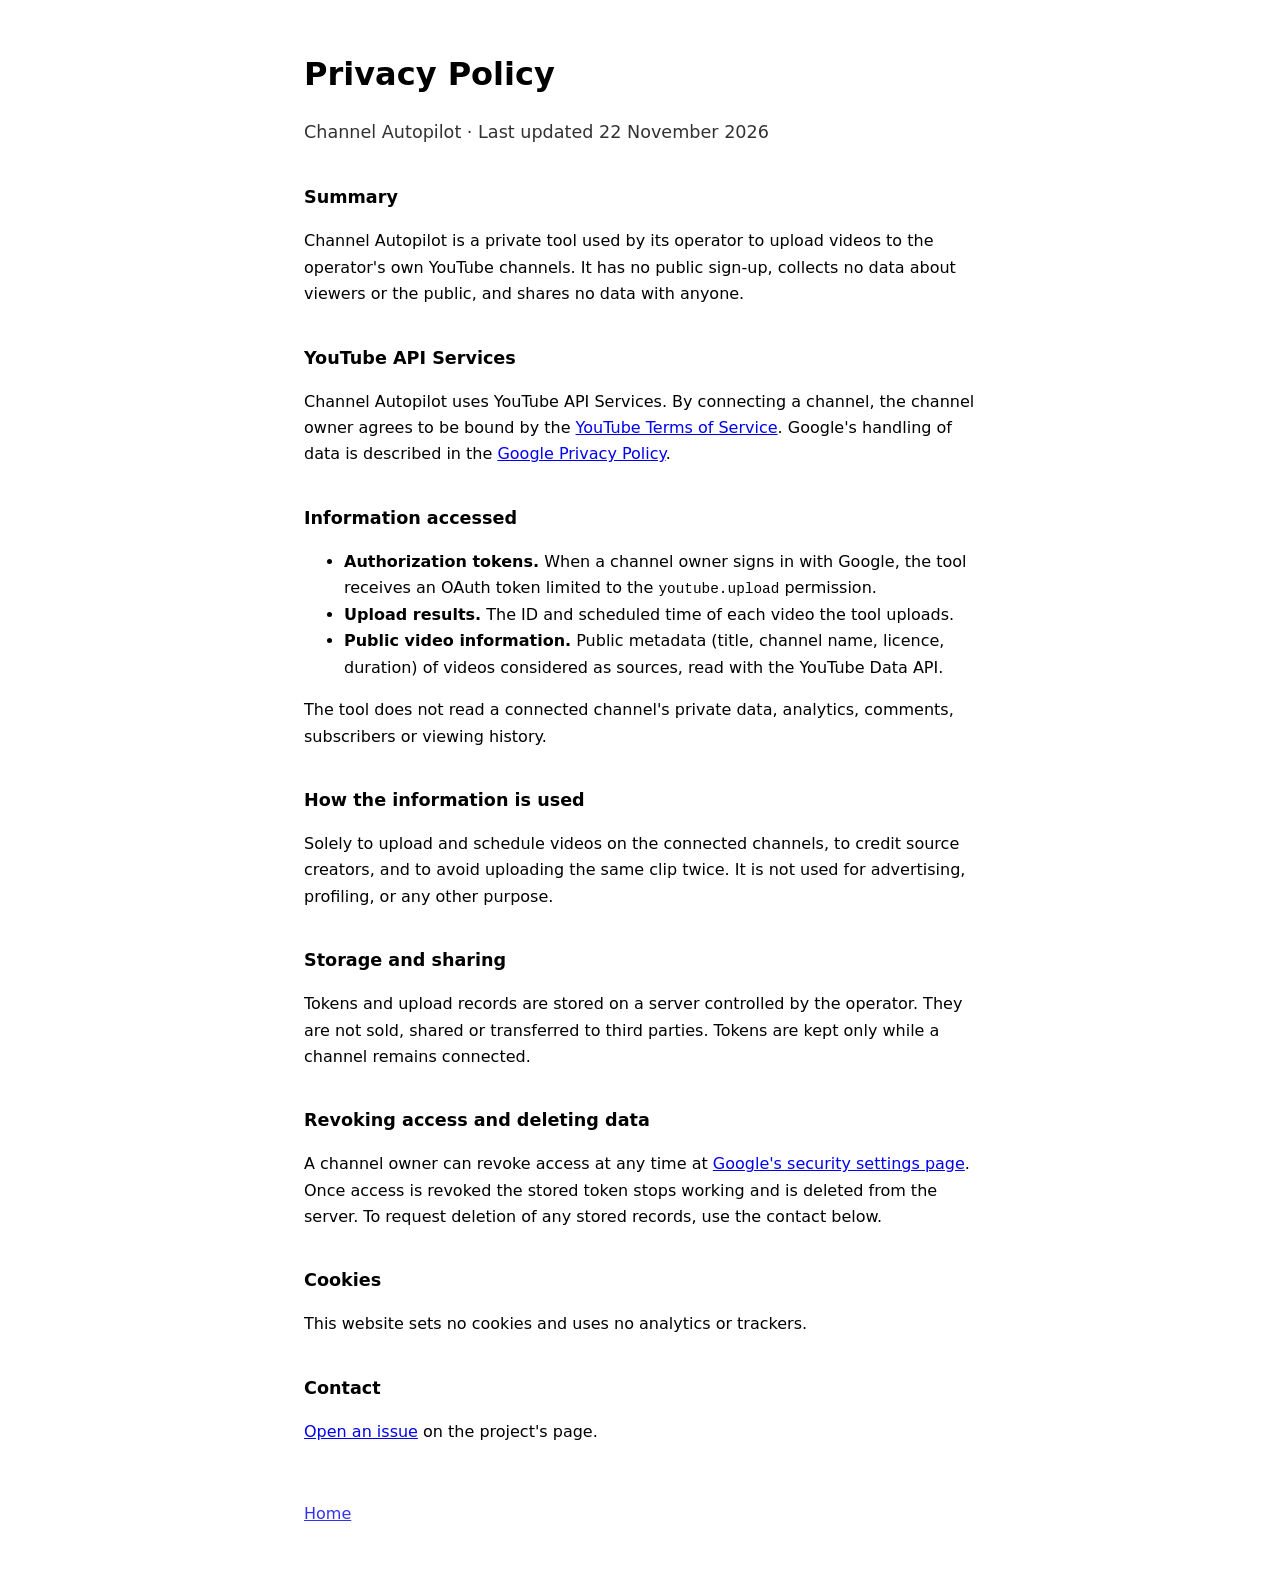
==== privacy.html @ 2a4c9c15 "docs: add homepage and privacy policy for Channel Autopilot" ====
<!doctype html>
<html lang="en">
<head>
<meta charset="utf-8">
<meta name="viewport" content="width=device-width, initial-scale=1">
<title>Privacy Policy - Channel Autopilot</title>
<link rel="stylesheet" href="style.css">
</head>
<body>
<main>
  <h1>Privacy Policy</h1>
  <p class="lead">Channel Autopilot &middot; Last updated 22 November 2026</p>

  <h2>Summary</h2>
  <p>Channel Autopilot is a private tool used by its operator to upload videos to the operator's own YouTube channels. It has no public sign-up, collects no data about viewers or the public, and shares no data with anyone.</p>

  <h2>YouTube API Services</h2>
  <p>Channel Autopilot uses YouTube API Services. By connecting a channel, the channel owner agrees to be bound by the <a href="https://www.youtube.com/t/terms">YouTube Terms of Service</a>. Google's handling of data is described in the <a href="https://policies.google.com/privacy">Google Privacy Policy</a>.</p>

  <h2>Information accessed</h2>
  <ul>
    <li><strong>Authorization tokens.</strong> When a channel owner signs in with Google, the tool receives an OAuth token limited to the <code>youtube.upload</code> permission.</li>
    <li><strong>Upload results.</strong> The ID and scheduled time of each video the tool uploads.</li>
    <li><strong>Public video information.</strong> Public metadata (title, channel name, licence, duration) of videos considered as sources, read with the YouTube Data API.</li>
  </ul>
  <p>The tool does not read a connected channel's private data, analytics, comments, subscribers or viewing history.</p>

  <h2>How the information is used</h2>
  <p>Solely to upload and schedule videos on the connected channels, to credit source creators, and to avoid uploading the same clip twice. It is not used for advertising, profiling, or any other purpose.</p>

  <h2>Storage and sharing</h2>
  <p>Tokens and upload records are stored on a server controlled by the operator. They are not sold, shared or transferred to third parties. Tokens are kept only while a channel remains connected.</p>

  <h2>Revoking access and deleting data</h2>
  <p>A channel owner can revoke access at any time at <a href="https://security.google.com/settings/security/permissions">Google's security settings page</a>. Once access is revoked the stored token stops working and is deleted from the server. To request deletion of any stored records, use the contact below.</p>

  <h2>Cookies</h2>
  <p>This website sets no cookies and uses no analytics or trackers.</p>

  <h2>Contact</h2>
  <p><a href="https://github.com/Viprasol/channel-autopilot-site/issues">Open an issue</a> on the project's page.</p>
</main>
<footer><a href="index.html">Home</a></footer>
</body>
</html>
---- style.css ----
:root { color-scheme: light dark; }
body { margin: 0; font: 16px/1.65 system-ui, -apple-system, "Segoe UI", sans-serif; }
main, footer { max-width: 42rem; margin: 0 auto; padding: 0 1.25rem; }
main { padding-top: 3rem; }
h1 { font-size: 2rem; margin: 0 0 .5rem; }
h2 { font-size: 1.1rem; margin: 2.25rem 0 .5rem; }
.lead { font-size: 1.1rem; opacity: .8; }
code { font-size: .9em; }
footer { padding: 2.5rem 1.25rem 3rem; opacity: .8; }
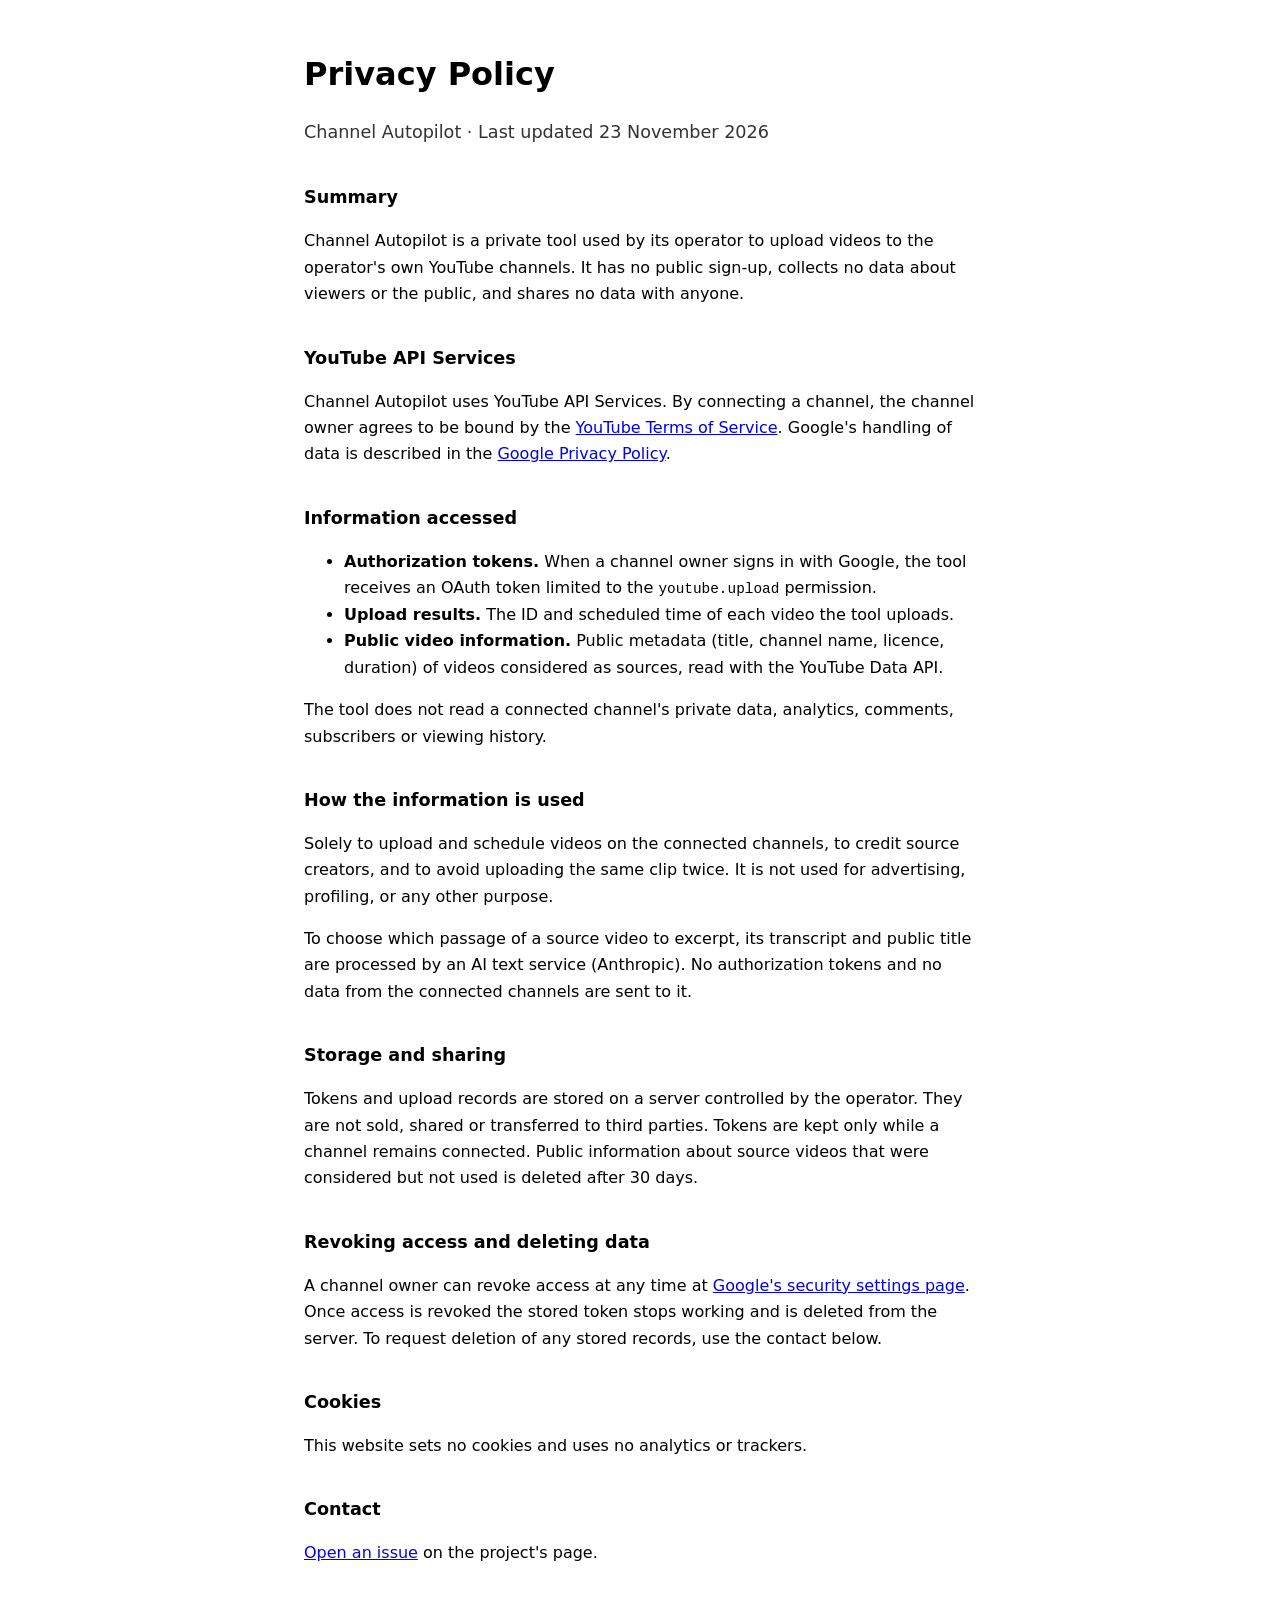
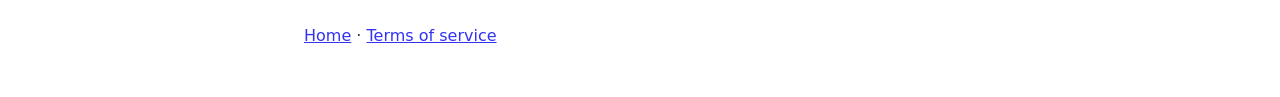
==== commit 37c839a5: "docs: add terms of service, note AI processing and 30-day retention" ====
--- a/privacy.html
+++ b/privacy.html
@@ -9,7 +9,7 @@
 <body>
 <main>
   <h1>Privacy Policy</h1>
-  <p class="lead">Channel Autopilot &middot; Last updated 22 November 2026</p>
+  <p class="lead">Channel Autopilot &middot; Last updated 23 November 2026</p>
 
   <h2>Summary</h2>
   <p>Channel Autopilot is a private tool used by its operator to upload videos to the operator's own YouTube channels. It has no public sign-up, collects no data about viewers or the public, and shares no data with anyone.</p>
@@ -27,9 +27,10 @@
 
   <h2>How the information is used</h2>
   <p>Solely to upload and schedule videos on the connected channels, to credit source creators, and to avoid uploading the same clip twice. It is not used for advertising, profiling, or any other purpose.</p>
+  <p>To choose which passage of a source video to excerpt, its transcript and public title are processed by an AI text service (Anthropic). No authorization tokens and no data from the connected channels are sent to it.</p>
 
   <h2>Storage and sharing</h2>
-  <p>Tokens and upload records are stored on a server controlled by the operator. They are not sold, shared or transferred to third parties. Tokens are kept only while a channel remains connected.</p>
+  <p>Tokens and upload records are stored on a server controlled by the operator. They are not sold, shared or transferred to third parties. Tokens are kept only while a channel remains connected. Public information about source videos that were considered but not used is deleted after 30 days.</p>
 
   <h2>Revoking access and deleting data</h2>
   <p>A channel owner can revoke access at any time at <a href="https://security.google.com/settings/security/permissions">Google's security settings page</a>. Once access is revoked the stored token stops working and is deleted from the server. To request deletion of any stored records, use the contact below.</p>
@@ -40,6 +41,6 @@
   <h2>Contact</h2>
   <p><a href="https://github.com/Viprasol/channel-autopilot-site/issues">Open an issue</a> on the project's page.</p>
 </main>
-<footer><a href="index.html">Home</a></footer>
+<footer><a href="index.html">Home</a> &middot; <a href="terms.html">Terms of service</a></footer>
 </body>
 </html>
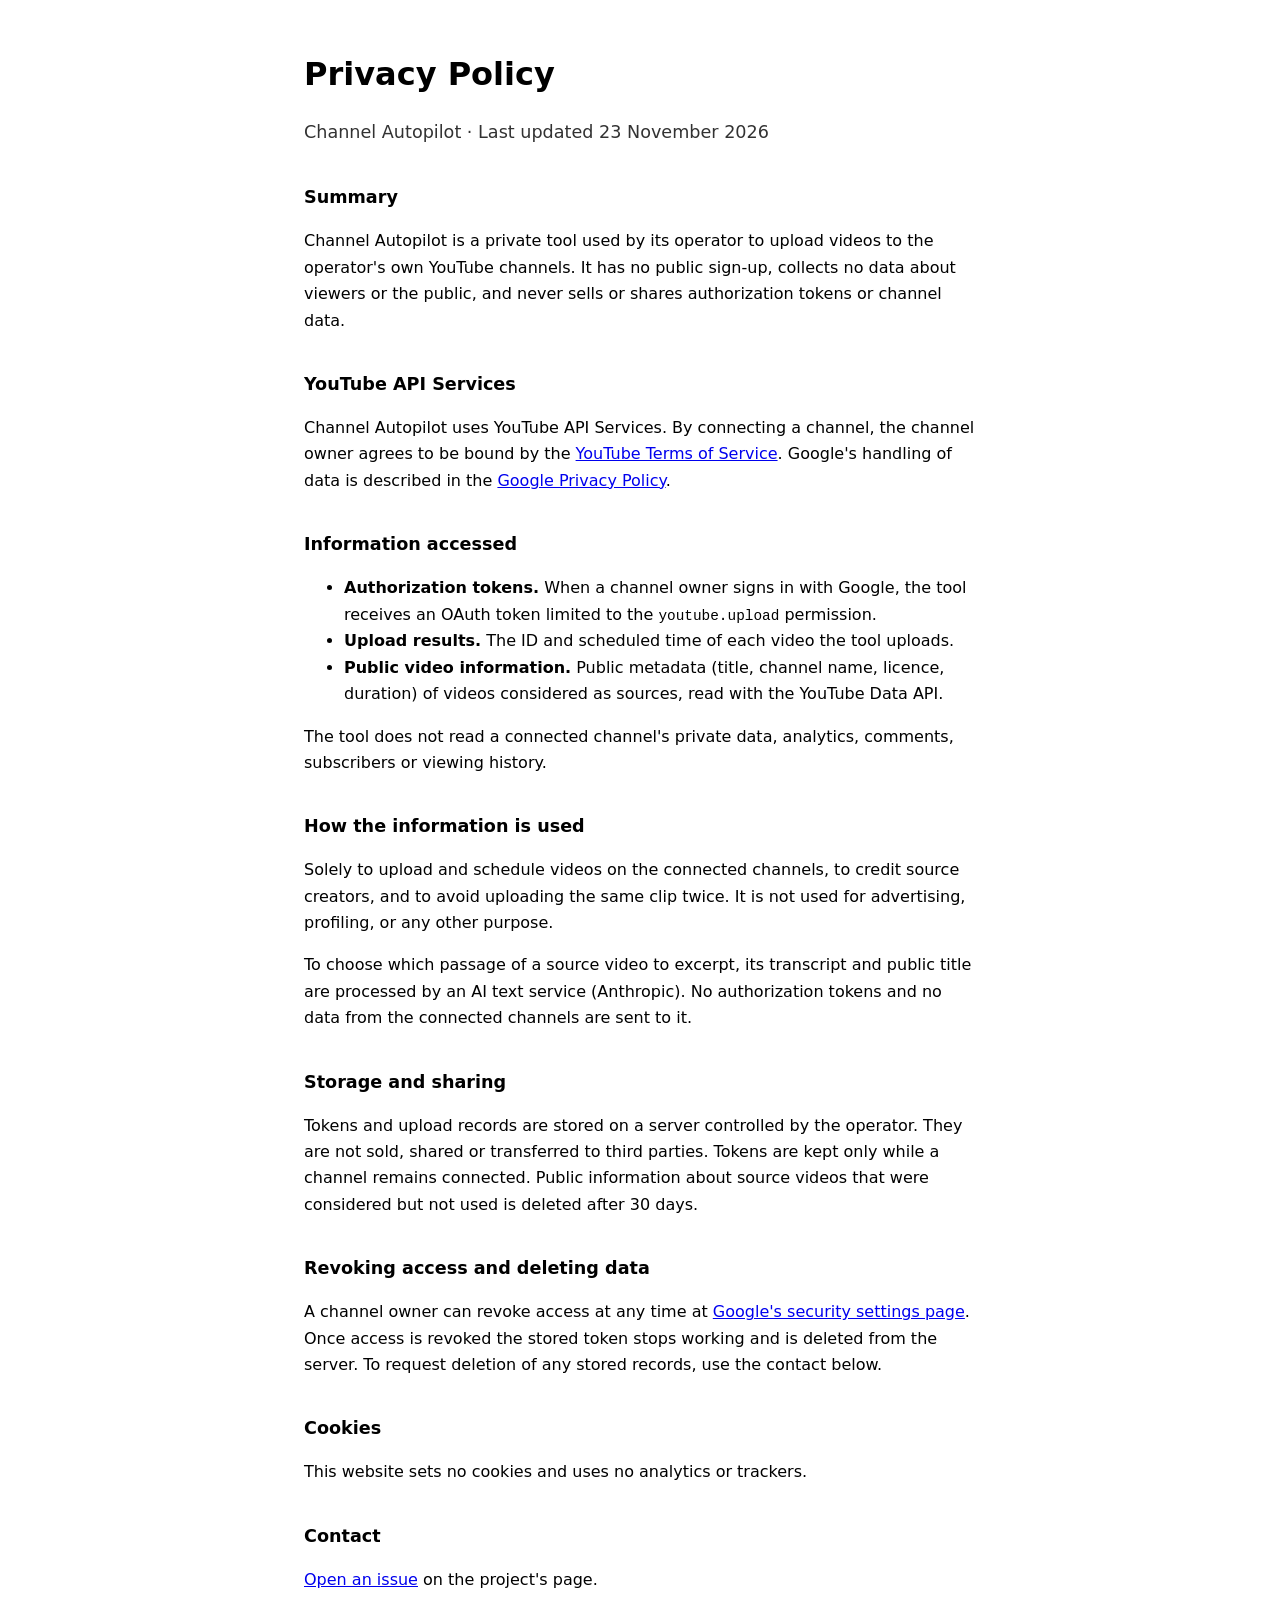
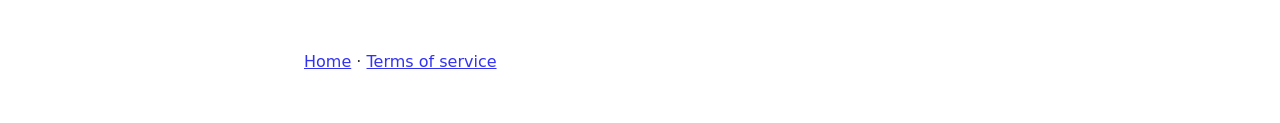
==== commit f3007d31: "docs: make the privacy summary consistent with the AI processing note" ====
--- a/privacy.html
+++ b/privacy.html
@@ -12,7 +12,7 @@
   <p class="lead">Channel Autopilot &middot; Last updated 23 November 2026</p>
 
   <h2>Summary</h2>
-  <p>Channel Autopilot is a private tool used by its operator to upload videos to the operator's own YouTube channels. It has no public sign-up, collects no data about viewers or the public, and shares no data with anyone.</p>
+  <p>Channel Autopilot is a private tool used by its operator to upload videos to the operator's own YouTube channels. It has no public sign-up, collects no data about viewers or the public, and never sells or shares authorization tokens or channel data.</p>
 
   <h2>YouTube API Services</h2>
   <p>Channel Autopilot uses YouTube API Services. By connecting a channel, the channel owner agrees to be bound by the <a href="https://www.youtube.com/t/terms">YouTube Terms of Service</a>. Google's handling of data is described in the <a href="https://policies.google.com/privacy">Google Privacy Policy</a>.</p>
